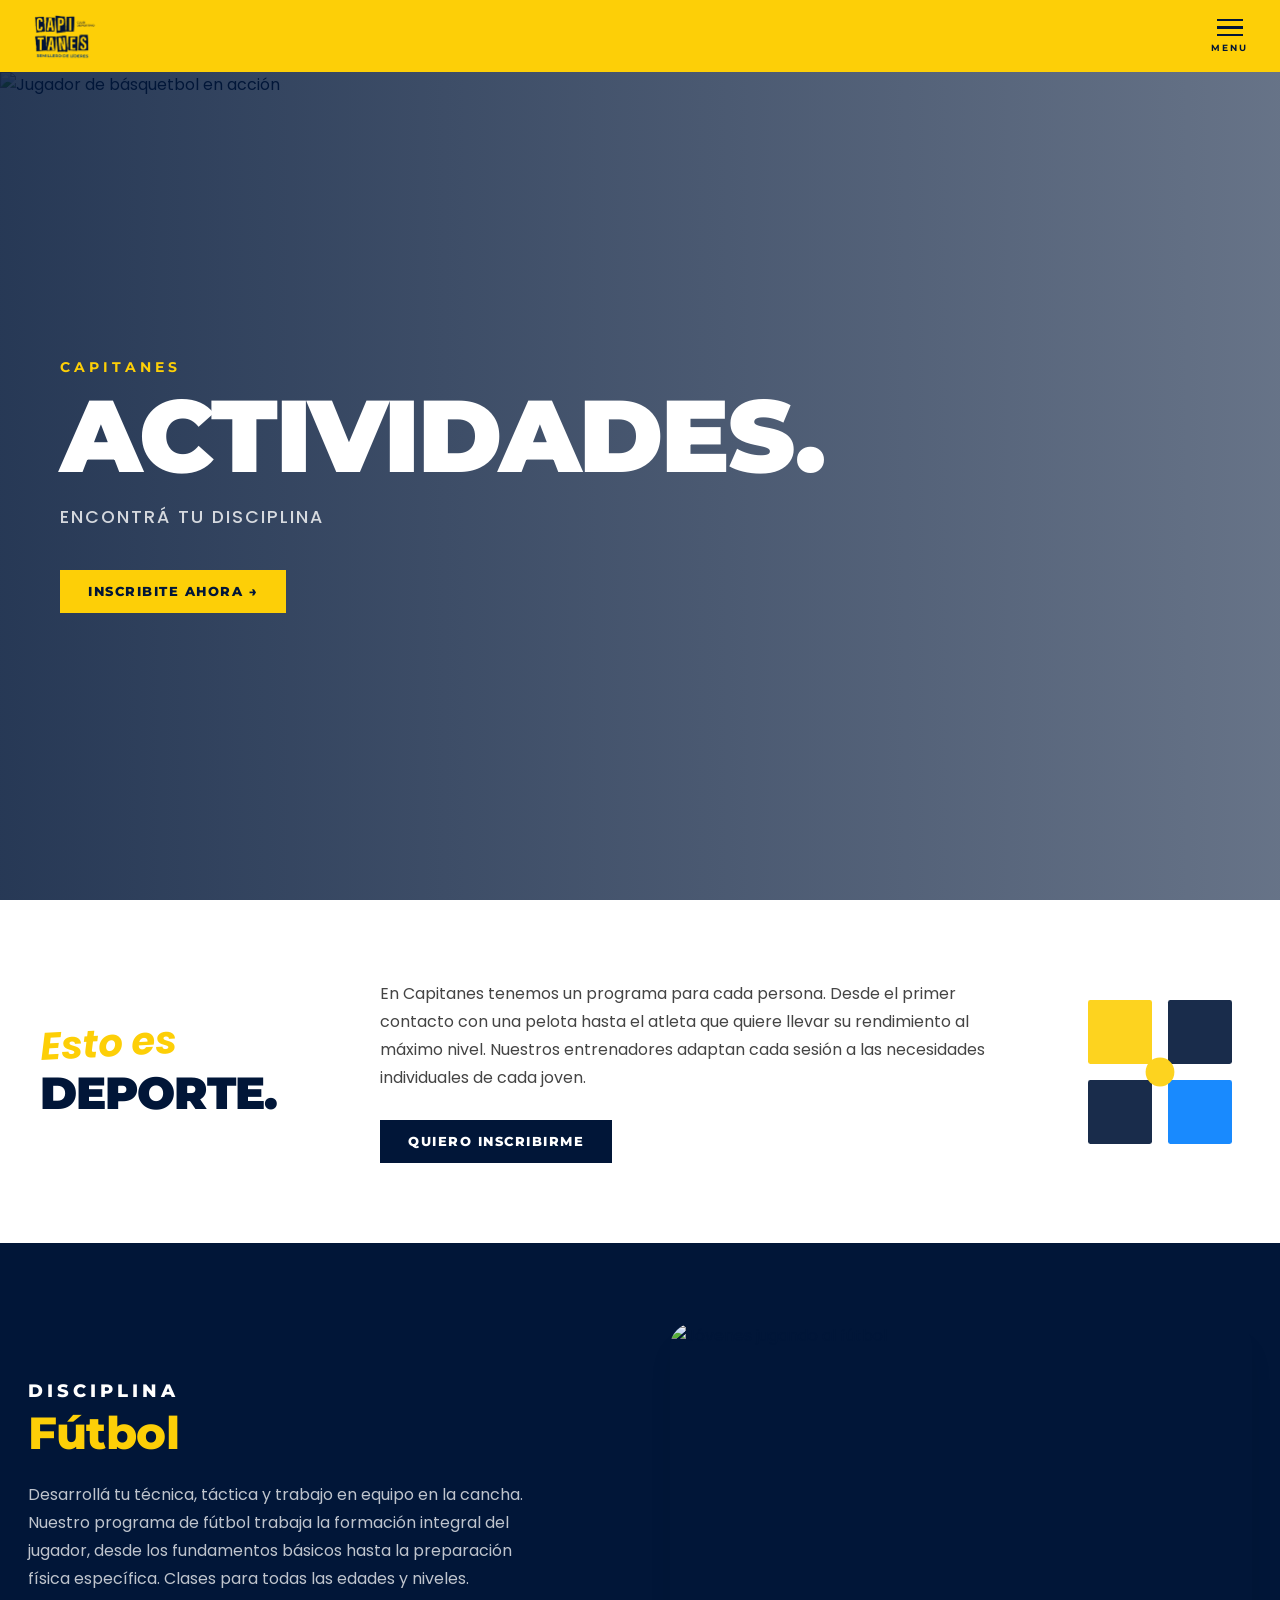
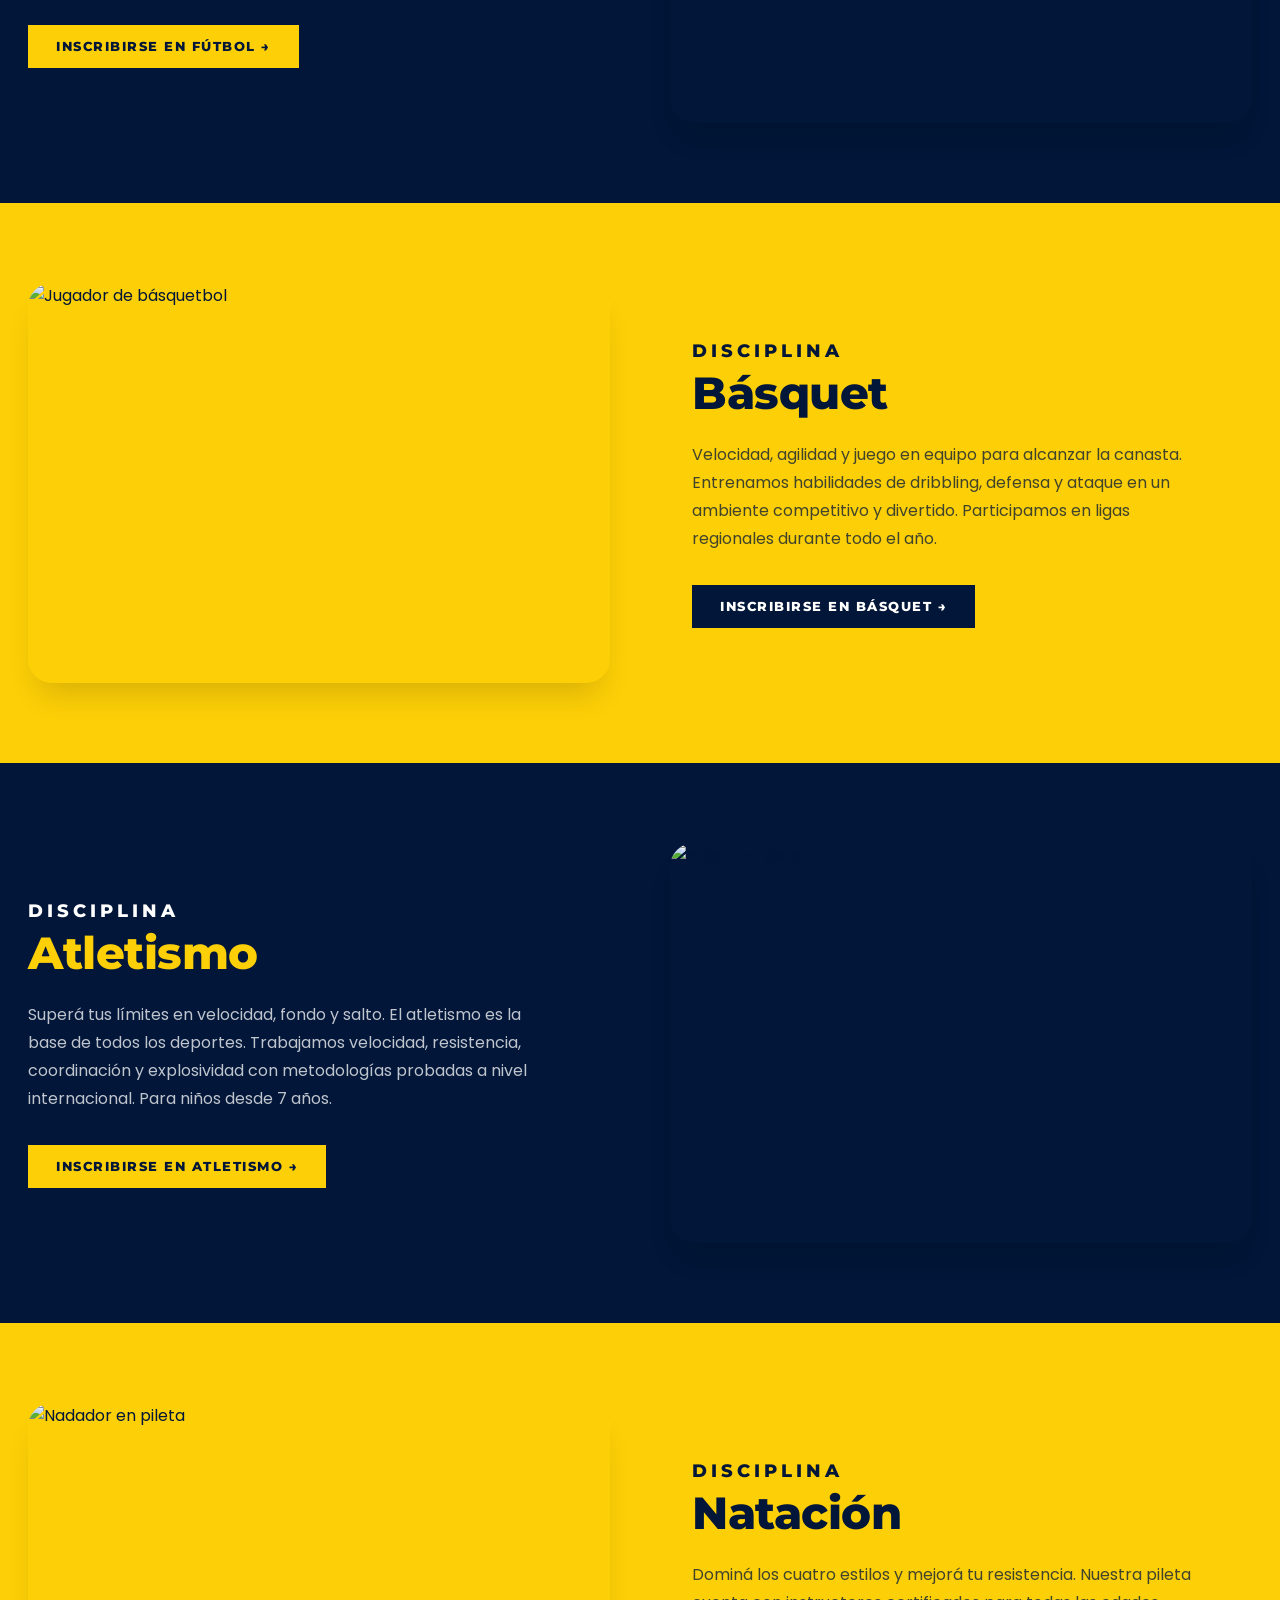
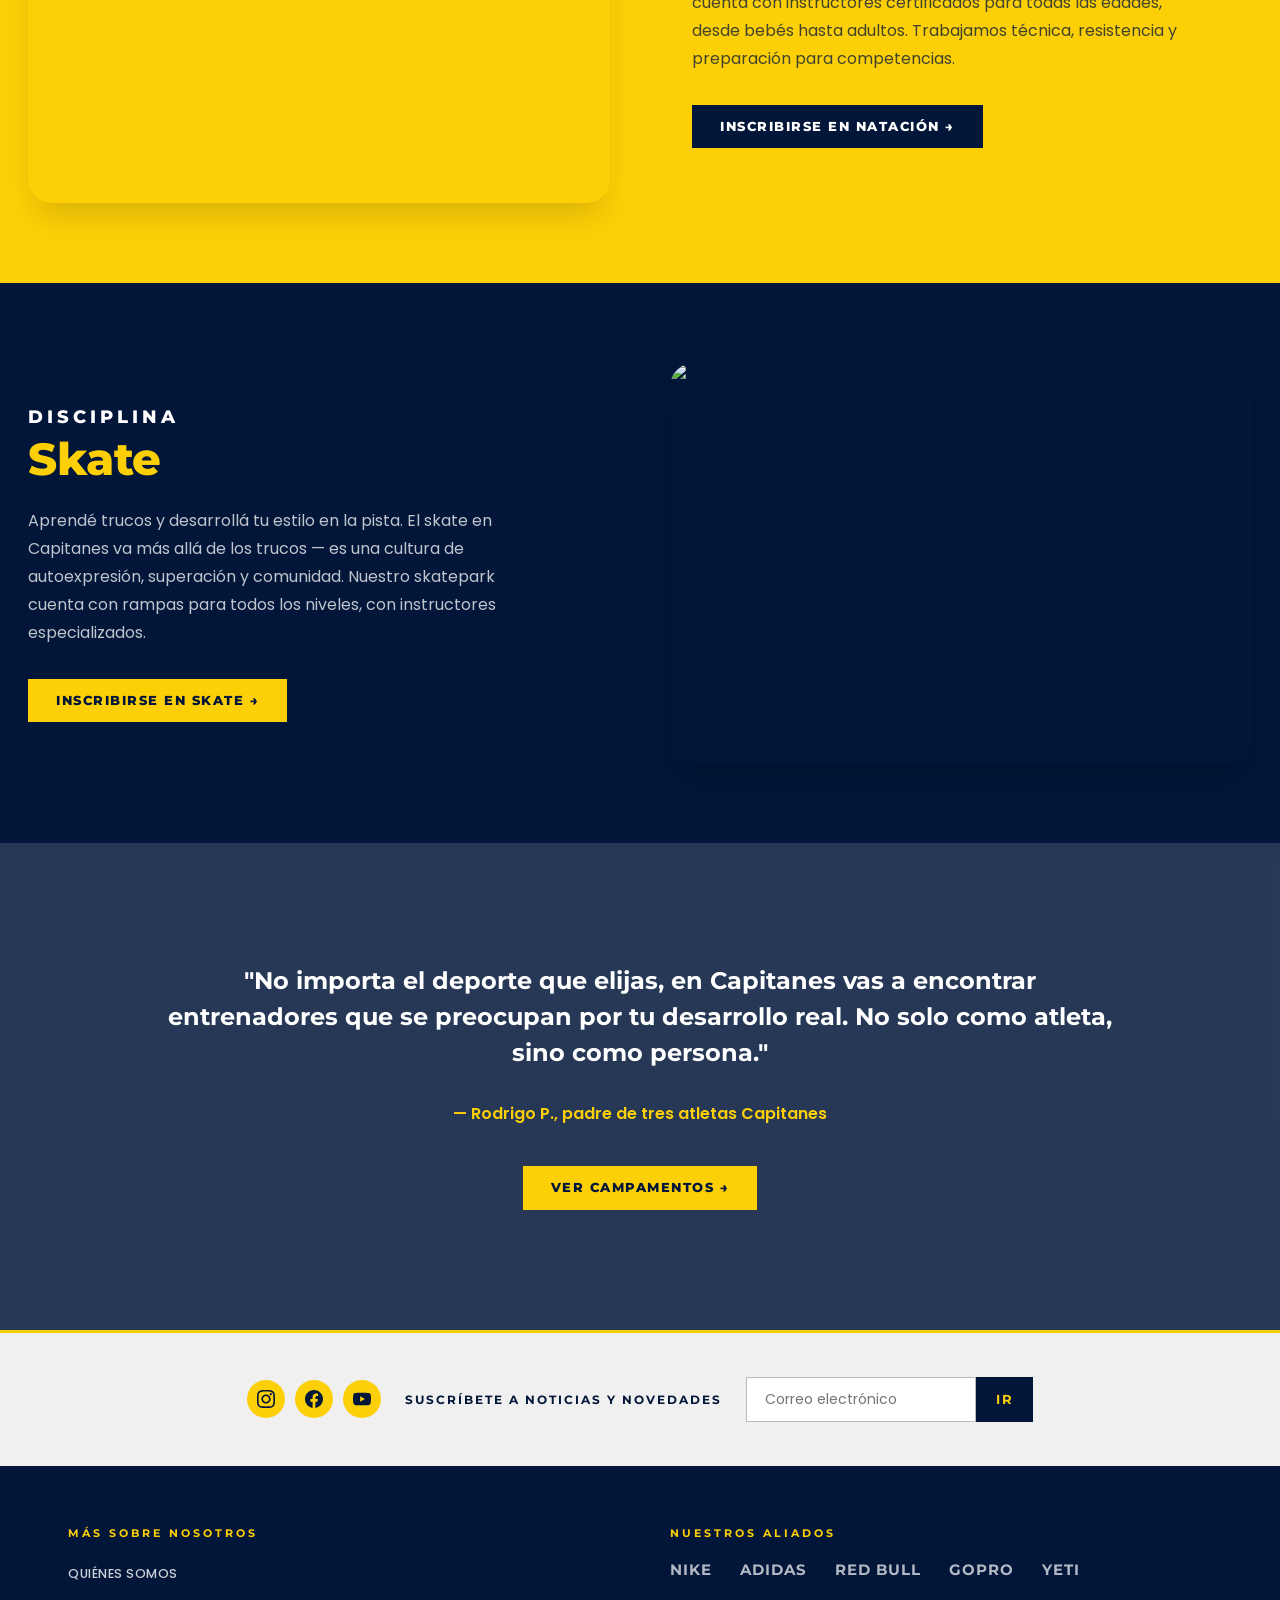
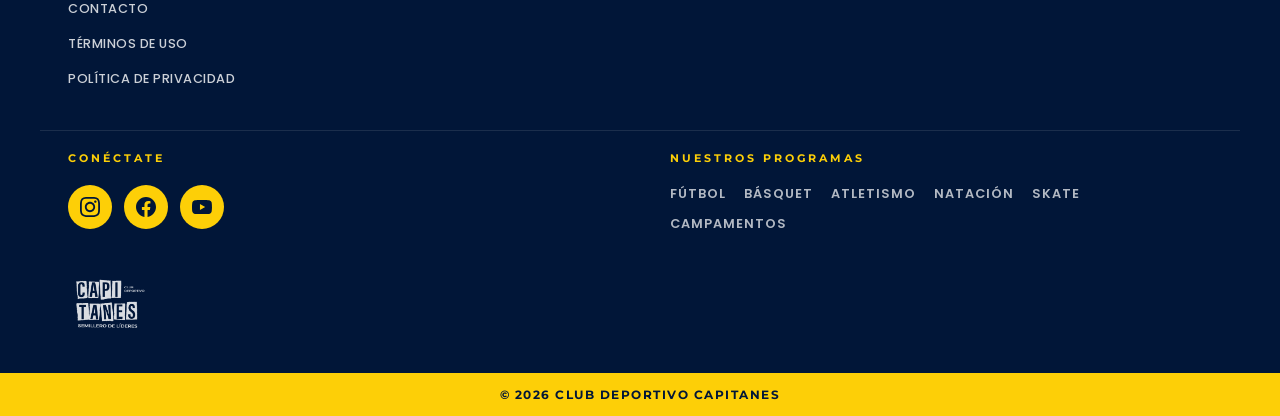
==== actividades/index.html @ 8164660f "Agregar páginas: campamentos, actividades, nosotros, contacto, terminos y privacidad Co-Authored-By:" ====
<!DOCTYPE html>
<html lang="es">
<head>
  <meta charset="UTF-8">
  <meta name="viewport" content="width=device-width, initial-scale=1.0, viewport-fit=cover">
  <title>Actividades | Club Deportivo Capitanes</title>
  <meta name="description" content="Fútbol, básquet, atletismo, natación, skate y más. Descubrí todos los programas deportivos de Club Capitanes.">
  <link rel="preconnect" href="https://fonts.googleapis.com">
  <link rel="preconnect" href="https://fonts.gstatic.com" crossorigin>
  <link href="https://fonts.googleapis.com/css2?family=Montserrat:ital,wght@0,400;0,600;0,700;0,800;0,900;1,700&family=Poppins:ital,wght@0,400;0,500;0,600;0,700;0,800;1,700&display=swap" rel="stylesheet">
  <link rel="stylesheet" href="../css/styles.css?v=202c5779">
</head>
<body>

  <header class="site-header">
    <div class="header-inner">
      <a href="/" class="logo">
        <img src="../assets/logo.png" alt="Club Deportivo Capitanes" class="logo-img">
      </a>
      <button class="menu-toggle" aria-label="Abrir menú" aria-expanded="false">
        <span class="hamburger-icon">
          <span></span>
          <span></span>
          <span></span>
        </span>
        <span class="menu-label">MENU</span>
      </button>
    </div>
  </header>

  <nav class="nav-offcanvas" aria-hidden="true">
    <div class="nav-offcanvas__header">
      <img src="../assets/logo.png" alt="Club Deportivo Capitanes" class="nav-offcanvas__logo">
      <button class="nav-offcanvas__close" aria-label="Cerrar menú">
        <svg width="28" height="28" viewBox="0 0 28 28" fill="none" xmlns="http://www.w3.org/2000/svg">
          <line x1="3" y1="3" x2="25" y2="25" stroke="currentColor" stroke-width="2.5" stroke-linecap="round"/>
          <line x1="25" y1="3" x2="3" y2="25" stroke="currentColor" stroke-width="2.5" stroke-linecap="round"/>
        </svg>
      </button>
    </div>
    <div class="nav-offcanvas__body">
      <ul class="nav-grid">
        <li><a href="/">Inicio</a></li>
        <li><a href="/campamentos">Campamentos</a></li>
        <li><a href="/actividades">Actividades</a></li>
        <li><a href="/nosotros">Nosotros</a></li>
        <li><a href="/contacto">Contacto</a></li>
      </ul>
    </div>
  </nav>

  <main>

    <section class="hero-fullscreen">
      <div class="hero-fullscreen__bg">
        <img src="https://raw.githubusercontent.com/francoaalarcon/capitanes-web/refs/heads/main/assets/stock%20(2).jpg" alt="Jugador de básquetbol en acción">
      </div>
      <div class="hero-fullscreen__overlay"></div>
      <div class="hero-fullscreen__content">
        <p class="hero-fullscreen__eyebrow">Capitanes</p>
        <h1 class="hero-fullscreen__title">ACTIVIDADES.</h1>
        <p class="hero-fullscreen__subtitle">Encontrá tu disciplina</p>
        <a href="/contacto" class="btn btn--yellow">Inscribite ahora →</a>
      </div>
    </section>

    <section class="intro-split">
      <div class="intro-split__inner">
        <div class="intro-split__heading">
          <p class="script-tag">Esto es</p>
          <p class="bold-tag">DEPORTE.</p>
        </div>
        <div class="intro-split__body">
          <p>En Capitanes tenemos un programa para cada persona. Desde el primer contacto con una pelota hasta el atleta que quiere llevar su rendimiento al máximo nivel. Nuestros entrenadores adaptan cada sesión a las necesidades individuales de cada joven.</p>
          <a href="/contacto" class="btn btn--dark">QUIERO INSCRIBIRME</a>
        </div>
        <div class="intro-split__deco" aria-hidden="true">
          <svg viewBox="0 0 200 200" xmlns="http://www.w3.org/2000/svg">
            <rect x="10" y="10" width="80" height="80" rx="3" fill="#FDCF07"/>
            <rect x="110" y="10" width="80" height="80" rx="3" fill="#011638"/>
            <rect x="10" y="110" width="80" height="80" rx="3" fill="#011638"/>
            <rect x="110" y="110" width="80" height="80" rx="3" fill="#017EFE"/>
            <circle cx="100" cy="100" r="18" fill="#FDCF07"/>
          </svg>
        </div>
      </div>
    </section>

    <section class="feature-modern feature-modern--dark">
      <div class="feature-modern__container">
        <div class="feature-modern__content">
          <span class="feature-modern__label">DISCIPLINA</span>
          <h2 class="feature-modern__title">Fútbol</h2>
          <p class="feature-modern__description">Desarrollá tu técnica, táctica y trabajo en equipo en la cancha. Nuestro programa de fútbol trabaja la formación integral del jugador, desde los fundamentos básicos hasta la preparación física específica. Clases para todas las edades y niveles.</p>
          <a href="/contacto" class="btn btn--yellow">Inscribirse en Fútbol →</a>
        </div>
        <div class="feature-modern__media">
          <img src="https://raw.githubusercontent.com/francoaalarcon/capitanes-web/refs/heads/main/assets/stock%20(1).jpg" alt="Jóvenes jugando al fútbol">
        </div>
      </div>
    </section>

    <section class="feature-modern feature-modern--yellow">
      <div class="feature-modern__container feature-modern__container--reverse">
        <div class="feature-modern__content">
          <span class="feature-modern__label feature-modern__label--dark">DISCIPLINA</span>
          <h2 class="feature-modern__title feature-modern__title--dark">Básquet</h2>
          <p class="feature-modern__description feature-modern__description--dark">Velocidad, agilidad y juego en equipo para alcanzar la canasta. Entrenamos habilidades de dribbling, defensa y ataque en un ambiente competitivo y divertido. Participamos en ligas regionales durante todo el año.</p>
          <a href="/contacto" class="btn btn--dark">Inscribirse en Básquet →</a>
        </div>
        <div class="feature-modern__media">
          <img src="https://raw.githubusercontent.com/francoaalarcon/capitanes-web/refs/heads/main/assets/stock%20(2).jpg" alt="Jugador de básquetbol">
        </div>
      </div>
    </section>

    <section class="feature-modern feature-modern--dark">
      <div class="feature-modern__container">
        <div class="feature-modern__content">
          <span class="feature-modern__label">DISCIPLINA</span>
          <h2 class="feature-modern__title">Atletismo</h2>
          <p class="feature-modern__description">Superá tus límites en velocidad, fondo y salto. El atletismo es la base de todos los deportes. Trabajamos velocidad, resistencia, coordinación y explosividad con metodologías probadas a nivel internacional. Para niños desde 7 años.</p>
          <a href="/contacto" class="btn btn--yellow">Inscribirse en Atletismo →</a>
        </div>
        <div class="feature-modern__media">
          <img src="https://raw.githubusercontent.com/francoaalarcon/capitanes-web/refs/heads/main/assets/stock%20(3).jpg" alt="Atleta en pista">
        </div>
      </div>
    </section>

    <section class="feature-modern feature-modern--yellow">
      <div class="feature-modern__container feature-modern__container--reverse">
        <div class="feature-modern__content">
          <span class="feature-modern__label feature-modern__label--dark">DISCIPLINA</span>
          <h2 class="feature-modern__title feature-modern__title--dark">Natación</h2>
          <p class="feature-modern__description feature-modern__description--dark">Dominá los cuatro estilos y mejorá tu resistencia. Nuestra pileta cuenta con instructores certificados para todas las edades, desde bebés hasta adultos. Trabajamos técnica, resistencia y preparación para competencias.</p>
          <a href="/contacto" class="btn btn--dark">Inscribirse en Natación →</a>
        </div>
        <div class="feature-modern__media">
          <img src="https://raw.githubusercontent.com/francoaalarcon/capitanes-web/refs/heads/main/assets/stock%20(4).jpg" alt="Nadador en pileta">
        </div>
      </div>
    </section>

    <section class="feature-modern feature-modern--dark">
      <div class="feature-modern__container">
        <div class="feature-modern__content">
          <span class="feature-modern__label">DISCIPLINA</span>
          <h2 class="feature-modern__title">Skate</h2>
          <p class="feature-modern__description">Aprendé trucos y desarrollá tu estilo en la pista. El skate en Capitanes va más allá de los trucos — es una cultura de autoexpresión, superación y comunidad. Nuestro skatepark cuenta con rampas para todos los niveles, con instructores especializados.</p>
          <a href="/contacto" class="btn btn--yellow">Inscribirse en Skate →</a>
        </div>
        <div class="feature-modern__media">
          <img src="https://raw.githubusercontent.com/francoaalarcon/capitanes-web/refs/heads/main/assets/stock%20(3).jpg" alt="Joven skater en ramp">
        </div>
      </div>
    </section>

    <section class="quote-modern">
      <div class="quote-modern__overlay"></div>
      <div class="quote-modern__container">
        <div class="quote-modern__content">
          <blockquote>
            "No importa el deporte que elijas, en Capitanes vas a encontrar entrenadores que se preocupan por tu desarrollo real. No solo como atleta, sino como persona."
          </blockquote>
          <cite>— Rodrigo P., padre de tres atletas Capitanes</cite>
          <a href="/campamentos" class="btn btn--yellow">VER CAMPAMENTOS →</a>
        </div>
      </div>
    </section>

    <section class="newsletter-section">
      <div class="newsletter-section__inner">
        <div class="newsletter-section__socials">
          <a href="#" class="social-icon" aria-label="Instagram">
            <svg viewBox="0 0 24 24" fill="currentColor"><path d="M12 2.163c3.204 0 3.584.012 4.85.07 3.252.148 4.771 1.691 4.919 4.919.058 1.265.069 1.645.069 4.849 0 3.205-.012 3.584-.069 4.849-.149 3.225-1.664 4.771-4.919 4.919-1.266.058-1.644.07-4.85.07-3.204 0-3.584-.012-4.849-.07-3.26-.149-4.771-1.699-4.919-4.92-.058-1.265-.07-1.644-.07-4.849 0-3.204.013-3.583.07-4.849.149-3.227 1.664-4.771 4.919-4.919 1.266-.057 1.645-.069 4.849-.069zm0-2.163c-3.259 0-3.667.014-4.947.072-4.358.2-6.78 2.618-6.98 6.98-.059 1.281-.073 1.689-.073 4.948 0 3.259.014 3.668.072 4.948.2 4.358 2.618 6.78 6.98 6.98 1.281.058 1.689.072 4.948.072 3.259 0 3.668-.014 4.948-.072 4.354-.2 6.782-2.618 6.979-6.98.059-1.28.073-1.689.073-4.948 0-3.259-.014-3.667-.072-4.947-.196-4.354-2.617-6.78-6.979-6.98-1.281-.059-1.69-.073-4.949-.073zm0 5.838c-3.403 0-6.162 2.759-6.162 6.162s2.759 6.163 6.162 6.163 6.162-2.759 6.162-6.163c0-3.403-2.759-6.162-6.162-6.162zm0 10.162c-2.209 0-4-1.79-4-4 0-2.209 1.791-4 4-4s4 1.791 4 4c0 2.21-1.791 4-4 4zm6.406-11.845c-.796 0-1.441.645-1.441 1.44s.645 1.44 1.441 1.44c.795 0 1.439-.645 1.439-1.44s-.644-1.44-1.439-1.44z"/></svg>
          </a>
          <a href="#" class="social-icon" aria-label="Facebook">
            <svg viewBox="0 0 24 24" fill="currentColor"><path d="M24 12.073c0-6.627-5.373-12-12-12s-12 5.373-12 12c0 5.99 4.388 10.954 10.125 11.854v-8.385H7.078v-3.47h3.047V9.43c0-3.007 1.792-4.669 4.533-4.669 1.312 0 2.686.235 2.686.235v2.953H15.83c-1.491 0-1.956.925-1.956 1.874v2.25h3.328l-.532 3.47h-2.796v8.385C19.612 23.027 24 18.062 24 12.073z"/></svg>
          </a>
          <a href="#" class="social-icon" aria-label="YouTube">
            <svg viewBox="0 0 24 24" fill="currentColor"><path d="M23.498 6.186a3.016 3.016 0 0 0-2.122-2.136C19.505 3.545 12 3.545 12 3.545s-7.505 0-9.377.505A3.017 3.017 0 0 0 .502 6.186C0 8.07 0 12 0 12s0 3.93.502 5.814a3.016 3.016 0 0 0 2.122 2.136c1.871.505 9.376.505 9.376.505s7.505 0 9.377-.505a3.015 3.015 0 0 0 2.122-2.136C24 15.93 24 12 24 12s0-3.93-.502-5.814zM9.545 15.568V8.432L15.818 12l-6.273 3.568z"/></svg>
          </a>
        </div>
        <p class="newsletter-section__label">SUSCRÍBETE A NOTICIAS Y NOVEDADES</p>
        <form class="newsletter-form" onsubmit="return false;">
          <input type="email" placeholder="Correo electrónico" class="newsletter-form__input" aria-label="Correo electrónico">
          <button type="submit" class="newsletter-form__btn">IR</button>
        </form>
      </div>
    </section>

  </main>

  <footer class="site-footer">
    <div class="site-footer__top">
      <div class="footer-col">
        <h3 class="footer-heading">MÁS SOBRE NOSOTROS</h3>
        <ul class="footer-links">
          <li><a href="/nosotros">Quiénes Somos</a></li>
          <li><a href="/contacto">Contacto</a></li>
          <li><a href="/terminos">Términos de Uso</a></li>
          <li><a href="/privacidad">Política de Privacidad</a></li>
        </ul>
      </div>
      <div class="footer-col">
        <h3 class="footer-heading">NUESTROS ALIADOS</h3>
        <div class="footer-partners">
          <span class="partner-placeholder">Nike</span>
          <span class="partner-placeholder">Adidas</span>
          <span class="partner-placeholder">Red Bull</span>
          <span class="partner-placeholder">GoPro</span>
          <span class="partner-placeholder">YETI</span>
        </div>
      </div>
    </div>
    <div class="site-footer__bottom">
      <div class="footer-col">
        <h3 class="footer-heading">CONÉCTATE</h3>
        <div class="footer-socials">
          <a href="#" class="social-icon social-icon--footer" aria-label="Instagram">
            <svg viewBox="0 0 24 24" fill="currentColor"><path d="M12 2.163c3.204 0 3.584.012 4.85.07 3.252.148 4.771 1.691 4.919 4.919.058 1.265.069 1.645.069 4.849 0 3.205-.012 3.584-.069 4.849-.149 3.225-1.664 4.771-4.919 4.919-1.266.058-1.644.07-4.85.07-3.204 0-3.584-.012-4.849-.07-3.26-.149-4.771-1.699-4.919-4.92-.058-1.265-.07-1.644-.07-4.849 0-3.204.013-3.583.07-4.849.149-3.227 1.664-4.771 4.919-4.919 1.266-.057 1.645-.069 4.849-.069zm0-2.163c-3.259 0-3.667.014-4.947.072-4.358.2-6.78 2.618-6.98 6.98-.059 1.281-.073 1.689-.073 4.948 0 3.259.014 3.668.072 4.948.2 4.358 2.618 6.78 6.98 6.98 1.281.058 1.689.072 4.948.072 3.259 0 3.668-.014 4.948-.072 4.354-.2 6.782-2.618 6.979-6.98.059-1.28.073-1.689.073-4.948 0-3.259-.014-3.667-.072-4.947-.196-4.354-2.617-6.78-6.979-6.98-1.281-.059-1.69-.073-4.949-.073zm0 5.838c-3.403 0-6.162 2.759-6.162 6.162s2.759 6.163 6.162 6.163 6.162-2.759 6.162-6.163c0-3.403-2.759-6.162-6.162-6.162zm0 10.162c-2.209 0-4-1.79-4-4 0-2.209 1.791-4 4-4s4 1.791 4 4c0 2.21-1.791 4-4 4zm6.406-11.845c-.796 0-1.441.645-1.441 1.44s.645 1.44 1.441 1.44c.795 0 1.439-.645 1.439-1.44s-.644-1.44-1.439-1.44z"/></svg>
          </a>
          <a href="#" class="social-icon social-icon--footer" aria-label="Facebook">
            <svg viewBox="0 0 24 24" fill="currentColor"><path d="M24 12.073c0-6.627-5.373-12-12-12s-12 5.373-12 12c0 5.99 4.388 10.954 10.125 11.854v-8.385H7.078v-3.47h3.047V9.43c0-3.007 1.792-4.669 4.533-4.669 1.312 0 2.686.235 2.686.235v2.953H15.83c-1.491 0-1.956.925-1.956 1.874v2.25h3.328l-.532 3.47h-2.796v8.385C19.612 23.027 24 18.062 24 12.073z"/></svg>
          </a>
          <a href="#" class="social-icon social-icon--footer" aria-label="YouTube">
            <svg viewBox="0 0 24 24" fill="currentColor"><path d="M23.498 6.186a3.016 3.016 0 0 0-2.122-2.136C19.505 3.545 12 3.545 12 3.545s-7.505 0-9.377.505A3.017 3.017 0 0 0 .502 6.186C0 8.07 0 12 0 12s0 3.93.502 5.814a3.016 3.016 0 0 0 2.122 2.136c1.871.505 9.376.505 9.376.505s7.505 0 9.377-.505a3.015 3.015 0 0 0 2.122-2.136C24 15.93 24 12 24 12s0-3.93-.502-5.814zM9.545 15.568V8.432L15.818 12l-6.273 3.568z"/></svg>
          </a>
        </div>
      </div>
      <div class="footer-col">
        <h3 class="footer-heading">NUESTROS PROGRAMAS</h3>
        <div class="footer-brands">
          <span>Fútbol</span>
          <span>Básquet</span>
          <span>Atletismo</span>
          <span>Natación</span>
          <span>Skate</span>
          <span>Campamentos</span>
        </div>
      </div>
    </div>
    <div class="site-footer__logo">
      <img src="../assets/logo.png" alt="Club Deportivo Capitanes" class="footer-logo-img">
    </div>
    <div class="site-footer__bar">
      <p>&copy; 2026 Club Deportivo Capitanes</p>
    </div>
  </footer>

  <script src="../js/main.js?v=42d1f72a"></script>
</body>
</html>
---- css/styles.css ----
/* ===========================
   GOOGLE FONTS
=========================== */
@import url('https://fonts.googleapis.com/css2?family=Montserrat:ital,wght@0,400;0,600;0,700;0,800;0,900;1,700&family=Poppins:ital,wght@0,400;0,500;0,600;0,700;0,800;1,700&display=swap');

/* ===========================
   BRAND TOKENS (Sin cambios)
=========================== */
:root {
  --color-navy:      #011638;
  --color-yellow:    #FDCF07;
  --color-blue:      #017EFE;
  --color-blue-mid:  #044FAA;
  --color-orange:    #E2570A;
  --color-white:     #FFFFFF;
  --color-gray-light:#F0F0F0;

  --font-heading:    'Montserrat', sans-serif;
  --font-body:       'Poppins', sans-serif;

  --transition: all 0.3s cubic-bezier(0.2, 0.9, 0.4, 1.1);
}

/* ===========================
   RESET & BASE (Sin cambios)
=========================== */
*, *::before, *::after {
  box-sizing: border-box;
  margin: 0;
  padding: 0;
}

html {
  font-size: 16px;
  scroll-behavior: smooth;
}

body {
  font-family: var(--font-body);
  background: var(--color-white);
  color: var(--color-navy);
  overflow-x: hidden;
}

a {
  text-decoration: none;
  color: inherit;
}

img {
  display: block;
  max-width: 100%;
  height: auto;
}

/* ===========================
   BUTTONS (Estilos mejorados)
=========================== */
.btn {
  display: inline-flex;
  align-items: center;
  gap: 0.5rem;
  font-family: var(--font-heading);
  font-weight: 800;
  font-size: 0.8rem;
  letter-spacing: 1.5px;
  text-transform: uppercase;
  padding: 14px 28px;
  cursor: pointer;
  border: none;
  transition: var(--transition);
  line-height: 1.2;
}

.btn:hover {
  opacity: 0.88;
  transform: translateY(-2px);
}

.btn:active {
  transform: translateY(1px);
}

.btn--dark {
  background: var(--color-navy);
  color: var(--color-white);
}

.btn--yellow {
  background: var(--color-yellow);
  color: var(--color-navy);
}

.btn--blue {
  background: var(--color-blue);
  color: var(--color-white);
}

/* ===========================
   HEADER (Sin cambios)
=========================== */
.site-header {
  position: fixed;
  top: 0;
  left: 0;
  width: 100%;
  background-color: var(--color-yellow);
  z-index: 1000;
  height: 72px;
}

.header-inner {
  display: flex;
  align-items: center;
  justify-content: space-between;
  height: 100%;
  padding: 0 28px;
}

.logo {
  display: flex;
  align-items: center;
}

.logo-img {
  height: 52px;
  width: auto;
  display: block;
}

.menu-toggle {
  display: flex;
  flex-direction: column;
  align-items: center;
  gap: 4px;
  background: none;
  border: none;
  cursor: pointer;
  padding: 4px;
}

.hamburger-icon {
  display: flex;
  flex-direction: column;
  gap: 5px;
}

.hamburger-icon span {
  display: block;
  width: 26px;
  height: 2.5px;
  background-color: var(--color-navy);
  transition: transform 0.3s ease, opacity 0.3s ease;
}

.menu-label {
  font-family: var(--font-heading);
  font-weight: 700;
  font-size: 0.55rem;
  letter-spacing: 2px;
  color: var(--color-navy);
  text-transform: uppercase;
  margin-top: 2px;
}

.menu-toggle.is-open .hamburger-icon span:nth-child(1) {
  transform: translateY(7.5px) rotate(45deg);
}
.menu-toggle.is-open .hamburger-icon span:nth-child(2) {
  opacity: 0;
}
.menu-toggle.is-open .hamburger-icon span:nth-child(3) {
  transform: translateY(-7.5px) rotate(-45deg);
}

/* ===========================
   NAV OFFCANVAS (desliza desde la derecha)
=========================== */
.nav-offcanvas {
  position: fixed;
  top: 0;
  right: 0;
  width: 100%;
  height: 100vh;
  background: var(--color-white);
  z-index: 1001;
  transform: translateX(100%);
  transition: transform 0.45s cubic-bezier(0.4, 0, 0.2, 1);
  overflow-y: auto;
  pointer-events: none;
}

.nav-offcanvas.is-open {
  transform: translateX(0);
  pointer-events: all;
}

.nav-offcanvas__header {
  display: flex;
  align-items: center;
  justify-content: center;
  position: relative;
  padding: 44px 60px 36px;
  border-bottom: 1px solid rgba(1, 22, 56, 0.1);
}

.nav-offcanvas__logo {
  height: 52px;
  width: auto;
  display: block;
}

.nav-offcanvas__close {
  position: absolute;
  right: 44px;
  top: 50%;
  transform: translateY(-50%);
  background: none;
  border: none;
  cursor: pointer;
  color: var(--color-navy);
  display: flex;
  align-items: center;
  justify-content: center;
  padding: 4px;
  transition: color 0.2s, transform 0.2s;
}

.nav-offcanvas__close:hover {
  color: var(--color-blue);
  transform: translateY(-50%) rotate(90deg);
}

.nav-offcanvas__body {
  max-width: 1200px;
  margin: 0 auto;
  padding: 60px 60px 80px;
}

.nav-grid {
  list-style: none;
  display: grid;
  grid-template-columns: repeat(4, 1fr);
  gap: 0 40px;
}

.nav-grid li {
  padding: 28px 0 20px;
  border-top: 2px solid rgba(1, 22, 56, 0.15);
}

.nav-grid a {
  font-family: var(--font-heading);
  font-weight: 800;
  font-size: 1.25rem;
  text-transform: uppercase;
  color: var(--color-navy);
  letter-spacing: 1.5px;
  transition: color 0.2s;
  display: inline-block;
}

.nav-grid a:hover {
  color: var(--color-blue);
}

.nav-grid a::after {
  content: '';
  display: block;
  height: 3px;
  background: var(--color-yellow);
  width: 0;
  margin-top: 6px;
  transition: width 0.25s ease;
}

.nav-grid a:hover::after {
  width: 100%;
}

/* ===========================
   SECCIÓN HERO MODERNA
=========================== */
.hero-modern {
  margin-top: 72px;
  width: 100%;
  min-height: calc(100vh - 72px);
  display: flex;
  align-items: center;
  background: var(--color-navy);
}

.hero-modern__container {
  max-width: 1400px;
  margin: 0 auto;
  padding: 60px 28px;
  display: grid;
  grid-template-columns: 1fr 1fr;
  gap: 60px;
  align-items: center;
}

.hero-modern__content {
  color: var(--color-white);
}

.hero-modern__eyebrow {
  font-family: var(--font-heading);
  font-weight: 700;
  font-size: 0.85rem;
  letter-spacing: 4px;
  text-transform: uppercase;
  color: var(--color-yellow);
  margin-bottom: 12px;
}

.hero-modern__title {
  font-family: var(--font-heading);
  font-weight: 900;
  font-size: clamp(3.5rem, 8vw, 7rem);
  line-height: 0.95;
  letter-spacing: -2px;
  text-transform: uppercase;
  margin-bottom: 20px;
}

.hero-modern__subtitle {
  font-family: var(--font-body);
  font-weight: 500;
  font-size: 1.1rem;
  letter-spacing: 2px;
  text-transform: uppercase;
  color: rgba(255,255,255,0.6);
  margin-bottom: 40px;
}

.hero-modern__image {
  width: 100%;
  height: 100%;
  max-height: 600px;
  border-radius: 24px;
  overflow: hidden;
  box-shadow: 0 20px 40px rgba(0,0,0,0.2);
}

.hero-modern__image img {
  width: 100%;
  height: 100%;
  object-fit: cover;
  transition: transform 0.5s ease;
}

.hero-modern__image:hover img {
  transform: scale(1.02);
}

/* ===========================
   INTRO SPLIT (Sin cambios funcionales)
=========================== */
.intro-split {
  background: var(--color-white);
  padding: 80px 28px;
}

.intro-split__inner {
  max-width: 1200px;
  margin: 0 auto;
  display: flex;
  align-items: center;
  gap: 60px;
}

.intro-split__heading {
  flex: 0 0 auto;
  min-width: 280px;
}

.script-tag {
  font-family: var(--font-body);
  font-style: italic;
  font-size: 2.4rem;
  font-weight: 700;
  color: var(--color-yellow);
  line-height: 1;
  display: inline-block;
  transform: rotate(-3deg);
  transform-origin: left center;
}

.bold-tag {
  font-family: var(--font-heading);
  font-weight: 900;
  font-size: 2.8rem;
  color: var(--color-navy);
  text-transform: uppercase;
  line-height: 1;
  margin-top: 4px;
  letter-spacing: -1px;
}

.intro-split__body {
  flex: 1;
}

.intro-split__body p {
  font-family: var(--font-body);
  font-size: 1rem;
  line-height: 1.75;
  font-weight: 400;
  color: #444;
  margin-bottom: 28px;
  max-width: 680px;
}

.intro-split__deco {
  flex: 0 0 160px;
  width: 160px;
  height: 160px;
  opacity: 0.9;
}

/* ===========================
   FEATURE MODERNA (Nuevo sistema)
=========================== */
.feature-modern {
  width: 100%;
  padding: 80px 0;
}

.feature-modern--dark {
  background: var(--color-navy);
}

.feature-modern--yellow {
  background: var(--color-yellow);
}

.feature-modern__container {
  max-width: 1400px;
  margin: 0 auto;
  padding: 0 28px;
  display: grid;
  grid-template-columns: 1fr 1fr;
  gap: 60px;
  align-items: center;
}

.feature-modern__container--reverse {
  direction: rtl;
}

.feature-modern__container--reverse > * {
  direction: ltr;
}

.feature-modern__content {
  max-width: 560px;
}

.feature-modern__label {
  font-family: var(--font-heading);
  font-weight: 800;
  font-size: 1.1rem;
  letter-spacing: 4px;
  color: var(--color-white);
  text-transform: uppercase;
  margin-bottom: 6px;
  display: inline-block;
}

.feature-modern__label--dark {
  color: var(--color-navy);
}

.feature-modern__title {
  font-family: var(--font-heading);
  font-weight: 800;
  font-size: 2.8rem;
  line-height: 1.2;
  margin-bottom: 20px;
  letter-spacing: -0.5px;
}

.feature-modern--dark .feature-modern__title {
  color: var(--color-yellow);
}

.feature-modern__title--dark {
  color: var(--color-navy);
}

.feature-modern__description {
  font-family: var(--font-body);
  font-size: 1rem;
  line-height: 1.75;
  margin-bottom: 32px;
  max-width: 500px;
}

.feature-modern--dark .feature-modern__description {
  color: rgba(255,255,255,0.75);
}

.feature-modern__description--dark {
  color: rgba(1, 22, 56, 0.75);
}

.feature-modern__media {
  width: 100%;
  height: 100%;
  min-height: 400px;
  border-radius: 24px;
  overflow: hidden;
  box-shadow: 0 20px 30px -10px rgba(0,0,0,0.15);
}

.feature-modern__media img {
  width: 100%;
  height: 100%;
  object-fit: cover;
  transition: transform 0.5s ease;
}

.feature-modern__media:hover img {
  transform: scale(1.03);
}

/* ===========================
   INVITE MODERNA (Grid mejorado)
=========================== */
.invite-modern {
  background: var(--color-yellow);
  padding: 80px 0;
}

.invite-modern__container {
  max-width: 1200px;
  margin: 0 auto;
  padding: 0 28px;
  text-align: center;
}

.invite-modern__title {
  font-family: var(--font-heading);
  font-weight: 900;
  font-size: 2.6rem;
  color: var(--color-navy);
  text-transform: uppercase;
  letter-spacing: 2px;
  margin-bottom: 60px;
}

.programs-grid {
  display: grid;
  grid-template-columns: repeat(auto-fit, minmax(300px, 1fr));
  gap: 40px 30px;
  margin-bottom: 50px;
}

.program-card {
  background: var(--color-white);
  padding: 32px 24px;
  text-align: left;
  border-radius: 16px;
  transition: var(--transition);
  box-shadow: 0 5px 15px rgba(0,0,0,0.05);
}

.program-card:hover {
  transform: translateY(-8px);
  box-shadow: 0 20px 30px -10px rgba(0,0,0,0.15);
}

.program-card__icon {
  width: 56px;
  height: 56px;
  margin-bottom: 20px;
}

.program-card__name {
  font-family: var(--font-heading);
  font-weight: 800;
  font-size: 1.2rem;
  color: var(--color-navy);
  text-transform: uppercase;
  line-height: 1.1;
  letter-spacing: 1px;
  margin-bottom: 6px;
}

.program-card__type {
  font-family: var(--font-body);
  font-size: 0.75rem;
  font-weight: 700;
  letter-spacing: 2px;
  color: var(--color-blue-mid);
  text-transform: uppercase;
  display: inline-block;
  margin-bottom: 15px;
}

.program-card__description {
  font-family: var(--font-body);
  font-size: 0.85rem;
  line-height: 1.6;
  color: #444;
}

.invite-modern__action {
  text-align: center;
}

/* ===========================
   QUOTE MODERNA (Con imagen de fondo)
=========================== */
.quote-modern {
  position: relative;
  background-image: url('https://raw.githubusercontent.com/francoaalarcon/capitanes-web/refs/heads/main/assets/stock%20(5).jpg');
  background-size: cover;
  background-position: center;
  background-attachment: fixed;
  padding: 120px 0;
  display: flex;
  align-items: center;
  text-align: center;
}

.quote-modern__overlay {
  position: absolute;
  top: 0;
  left: 0;
  width: 100%;
  height: 100%;
  background: rgba(1, 22, 56, 0.85);
}

.quote-modern__container {
  position: relative;
  z-index: 2;
  max-width: 1000px;
  margin: 0 auto;
  padding: 0 28px;
  color: var(--color-white);
}

.quote-modern__content blockquote {
  font-family: var(--font-heading);
  font-weight: 700;
  font-size: 1.5rem;
  line-height: 1.5;
  margin-bottom: 30px;
}

.quote-modern__content cite {
  display: block;
  font-family: var(--font-body);
  font-style: normal;
  font-weight: 600;
  font-size: 1rem;
  color: var(--color-yellow);
  margin-bottom: 40px;
}

/* ===========================
   NEWSLETTER (Sin cambios)
=========================== */
.newsletter-section {
  background: var(--color-gray-light);
  padding: 44px 28px;
  border-top: 3px solid var(--color-yellow);
}

.newsletter-section__inner {
  max-width: 1000px;
  margin: 0 auto;
  display: flex;
  align-items: center;
  justify-content: center;
  gap: 24px;
  flex-wrap: wrap;
}

.newsletter-section__socials {
  display: flex;
  gap: 10px;
}

.newsletter-section__label {
  font-family: var(--font-heading);
  font-weight: 700;
  font-size: 0.75rem;
  letter-spacing: 2px;
  text-transform: uppercase;
  color: var(--color-navy);
}

.social-icon {
  display: flex;
  align-items: center;
  justify-content: center;
  width: 38px;
  height: 38px;
  border-radius: 50%;
  background: var(--color-yellow);
  color: var(--color-navy);
  transition: var(--transition);
}

.social-icon svg {
  width: 18px;
  height: 18px;
}

.social-icon:hover {
  background: var(--color-navy);
  color: var(--color-yellow);
  transform: translateY(-2px);
}

.newsletter-form {
  display: flex;
}

.newsletter-form__input {
  padding: 11px 18px;
  font-family: var(--font-body);
  font-size: 0.88rem;
  border: 1px solid #bbb;
  background: var(--color-white);
  outline: none;
  width: 230px;
  color: var(--color-navy);
}

.newsletter-form__input:focus {
  border-color: var(--color-blue-mid);
}

.newsletter-form__btn {
  padding: 11px 20px;
  background: var(--color-navy);
  color: var(--color-yellow);
  font-family: var(--font-heading);
  font-weight: 700;
  font-size: 0.8rem;
  letter-spacing: 1.5px;
  border: none;
  cursor: pointer;
  text-transform: uppercase;
  transition: background 0.2s;
}

/* ===========================
   FOOTER (Sin cambios)
=========================== */
.site-footer {
  background: var(--color-navy);
  color: var(--color-white);
}

.site-footer__top,
.site-footer__bottom {
  max-width: 1200px;
  margin: 0 auto;
  display: flex;
  gap: 60px;
  padding: 60px 28px 40px;
}

.site-footer__bottom {
  padding-top: 20px;
  padding-bottom: 40px;
  border-top: 1px solid rgba(255,255,255,0.1);
}

.footer-col {
  flex: 1;
}

.footer-heading {
  font-family: var(--font-heading);
  font-weight: 700;
  font-size: 0.7rem;
  letter-spacing: 3px;
  text-transform: uppercase;
  color: var(--color-yellow);
  margin-bottom: 20px;
}

.footer-links {
  list-style: none;
  display: flex;
  flex-direction: column;
  gap: 10px;
}

.footer-links a {
  font-family: var(--font-body);
  font-size: 0.8rem;
  font-weight: 500;
  letter-spacing: 0.5px;
  text-transform: uppercase;
  color: rgba(255,255,255,0.8);
  transition: color 0.2s;
}

.footer-links a:hover {
  color: var(--color-yellow);
}

.footer-partners {
  display: flex;
  flex-wrap: wrap;
  gap: 20px 28px;
  align-items: center;
}

.partner-placeholder {
  font-family: var(--font-heading);
  font-weight: 700;
  font-size: 0.95rem;
  color: rgba(255,255,255,0.7);
  letter-spacing: 1px;
  text-transform: uppercase;
  transition: color 0.2s;
}

.partner-placeholder:hover {
  color: var(--color-yellow);
}

.footer-socials {
  display: flex;
  gap: 12px;
  margin-top: 4px;
}

.social-icon--footer {
  width: 44px;
  height: 44px;
}

.social-icon--footer svg {
  width: 20px;
  height: 20px;
}

.footer-brands {
  display: flex;
  flex-wrap: wrap;
  gap: 12px 18px;
}

.footer-brands span {
  font-family: var(--font-body);
  font-weight: 600;
  font-size: 0.8rem;
  letter-spacing: 1px;
  text-transform: uppercase;
  color: rgba(255,255,255,0.7);
}

.site-footer__logo {
  max-width: 1200px;
  margin: 0 auto;
  padding: 0 28px 40px;
}

.footer-logo-img {
  height: 60px;
  width: auto;
  filter: brightness(0) invert(1);
  opacity: 0.85;
}

.site-footer__bar {
  background: var(--color-yellow);
  text-align: center;
  padding: 14px 28px;
}

.site-footer__bar p {
  font-family: var(--font-heading);
  font-weight: 700;
  font-size: 0.78rem;
  letter-spacing: 1.5px;
  color: var(--color-navy);
  text-transform: uppercase;
}

/* ===========================
   RESPONSIVE
=========================== */
@media (max-width: 1024px) {
  .hero-modern__container,
  .feature-modern__container {
    grid-template-columns: 1fr;
    gap: 40px;
    text-align: center;
  }

  .feature-modern__content {
    max-width: 100%;
    text-align: center;
  }

  .feature-modern__description {
    max-width: 100%;
    margin-left: auto;
    margin-right: auto;
  }

  .feature-modern__media {
    min-height: 320px;
  }

  .intro-split__inner {
    flex-direction: column;
    text-align: center;
  }

  .intro-split__body p {
    max-width: 100%;
  }

  .quote-modern__content blockquote {
    font-size: 1.2rem;
  }

  .programs-grid {
    grid-template-columns: repeat(auto-fit, minmax(280px, 1fr));
  }
}

@media (max-width: 1024px) {
  .nav-grid {
    grid-template-columns: repeat(2, 1fr);
    gap: 0 32px;
  }

  .nav-offcanvas__body {
    padding: 40px 40px 60px;
  }

  .nav-offcanvas__header {
    padding: 36px 40px 30px;
  }

  .nav-offcanvas__close {
    right: 32px;
  }
}

@media (max-width: 768px) {
  .hero-modern__title {
    font-size: 3rem;
  }

  .feature-modern__title {
    font-size: 2rem;
  }

  .invite-modern__title {
    font-size: 2rem;
  }

  .site-footer__top,
  .site-footer__bottom {
    flex-direction: column;
    gap: 40px;
  }

  .program-card {
    text-align: center;
  }

  .program-card__icon {
    margin-left: auto;
    margin-right: auto;
  }

  .nav-grid {
    grid-template-columns: repeat(2, 1fr);
    gap: 0 20px;
  }

  .nav-offcanvas__body {
    padding: 32px 24px 48px;
  }

  .nav-offcanvas__header {
    padding: 28px 24px 24px;
  }

  .nav-offcanvas__close {
    right: 20px;
  }

  .nav-offcanvas__logo {
    height: 42px;
  }

  .nav-grid a {
    font-size: 1rem;
  }
}
/* ===========================
   HERO FULLSCREEN CON IMAGEN DE FONDO
=========================== */
.hero-fullscreen {
  position: relative;
  margin-top: 72px;
  width: 100%;
  min-height: calc(100vh - 72px);
  display: flex;
  align-items: center;
  justify-content: flex-start;
  overflow: hidden;
}

.hero-fullscreen__bg {
  position: absolute;
  top: 0;
  left: 0;
  width: 100%;
  height: 100%;
  z-index: 0;
}

.hero-fullscreen__bg img {
  width: 100%;
  height: 100%;
  object-fit: cover;
  object-position: center;
}

.hero-fullscreen__overlay {
  position: absolute;
  top: 0;
  left: 0;
  width: 100%;
  height: 100%;
  background: linear-gradient(90deg, rgba(1,22,56,0.85) 0%, rgba(1,22,56,0.6) 100%);
  z-index: 1;
}

.hero-fullscreen__content {
  position: relative;
  z-index: 2;
  max-width: 700px;
  padding: 0 60px;
  color: var(--color-white);
}

.hero-fullscreen__eyebrow {
  font-family: var(--font-heading);
  font-weight: 700;
  font-size: 0.85rem;
  letter-spacing: 4px;
  text-transform: uppercase;
  color: var(--color-yellow);
  margin-bottom: 12px;
}

.hero-fullscreen__title {
  font-family: var(--font-heading);
  font-weight: 900;
  font-size: clamp(3.5rem, 8vw, 7rem);
  line-height: 0.95;
  letter-spacing: -2px;
  text-transform: uppercase;
  margin-bottom: 20px;
}

.hero-fullscreen__subtitle {
  font-family: var(--font-body);
  font-weight: 500;
  font-size: 1.1rem;
  letter-spacing: 2px;
  text-transform: uppercase;
  color: rgba(255,255,255,0.8);
  margin-bottom: 40px;
}

@media (max-width: 768px) {
  .hero-fullscreen__content {
    padding: 0 28px;
    text-align: center;
  }
  .hero-fullscreen__title {
    font-size: 3rem;
  }
}
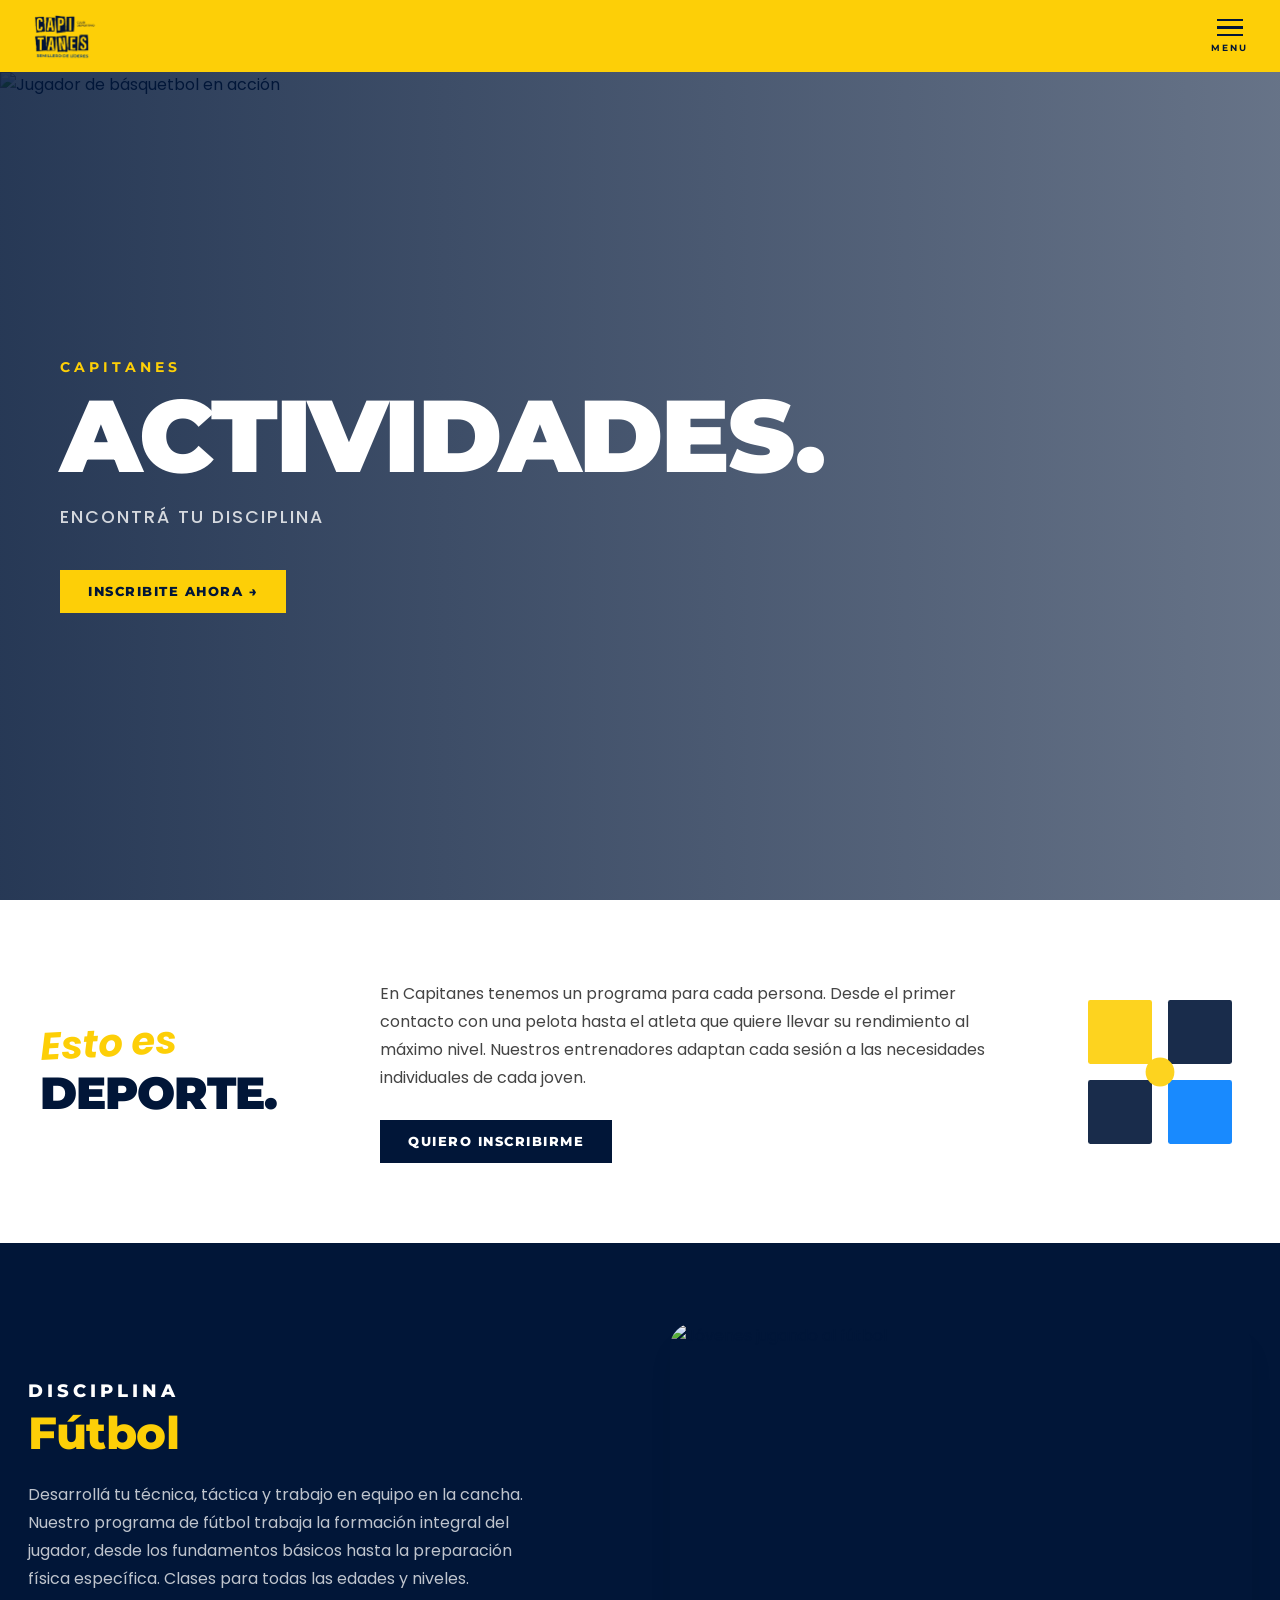
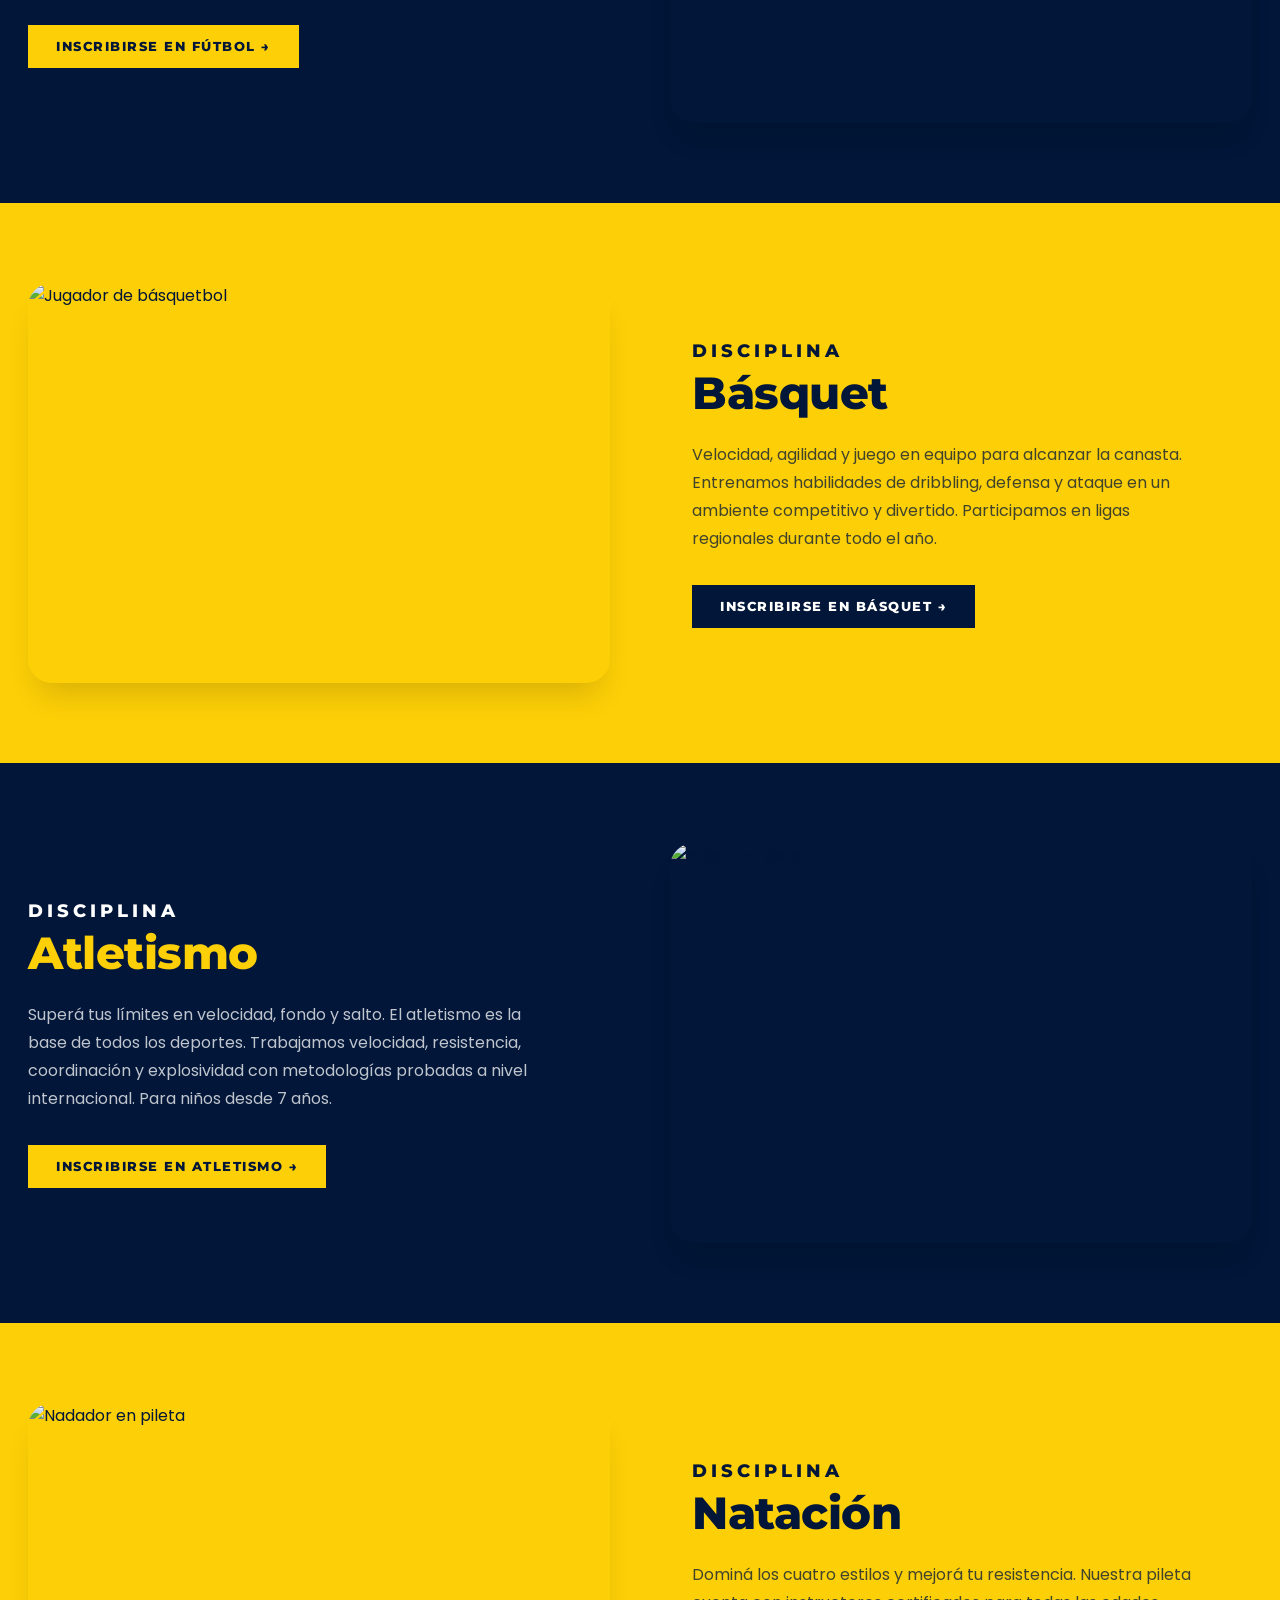
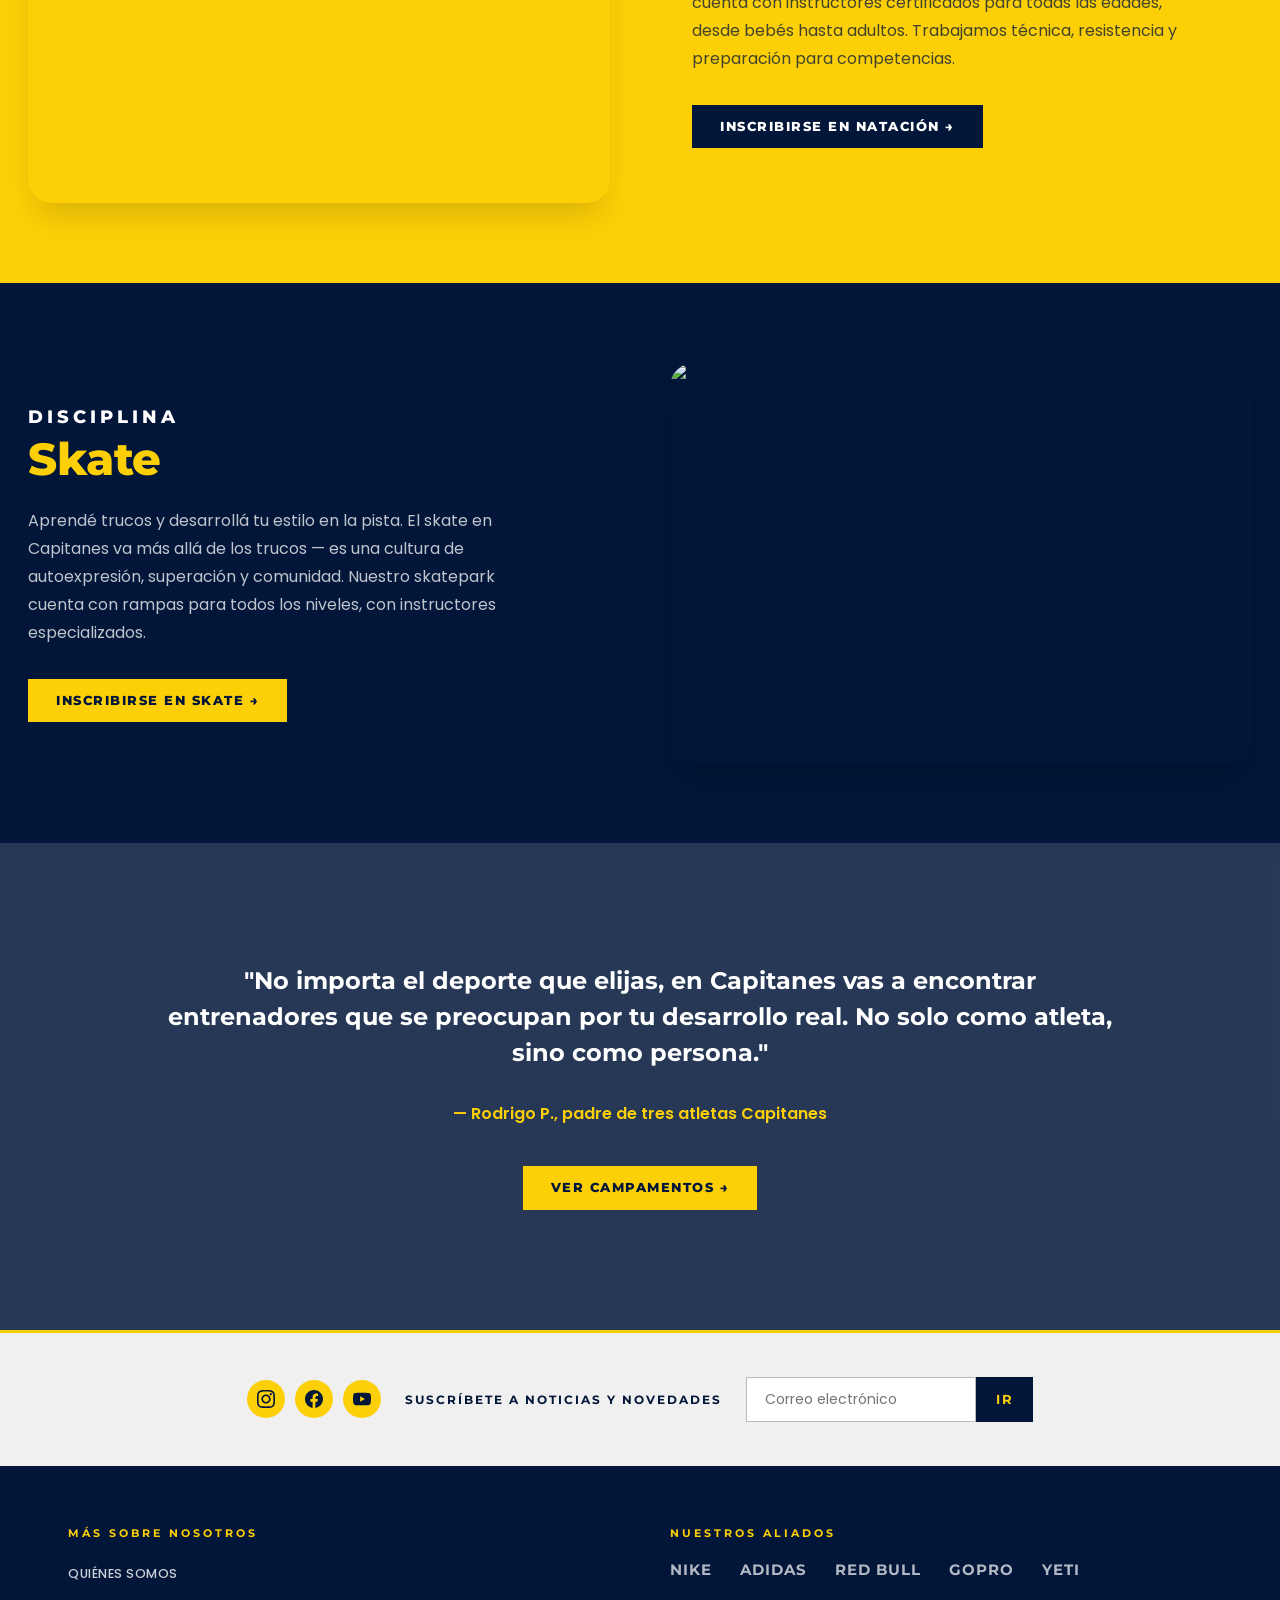
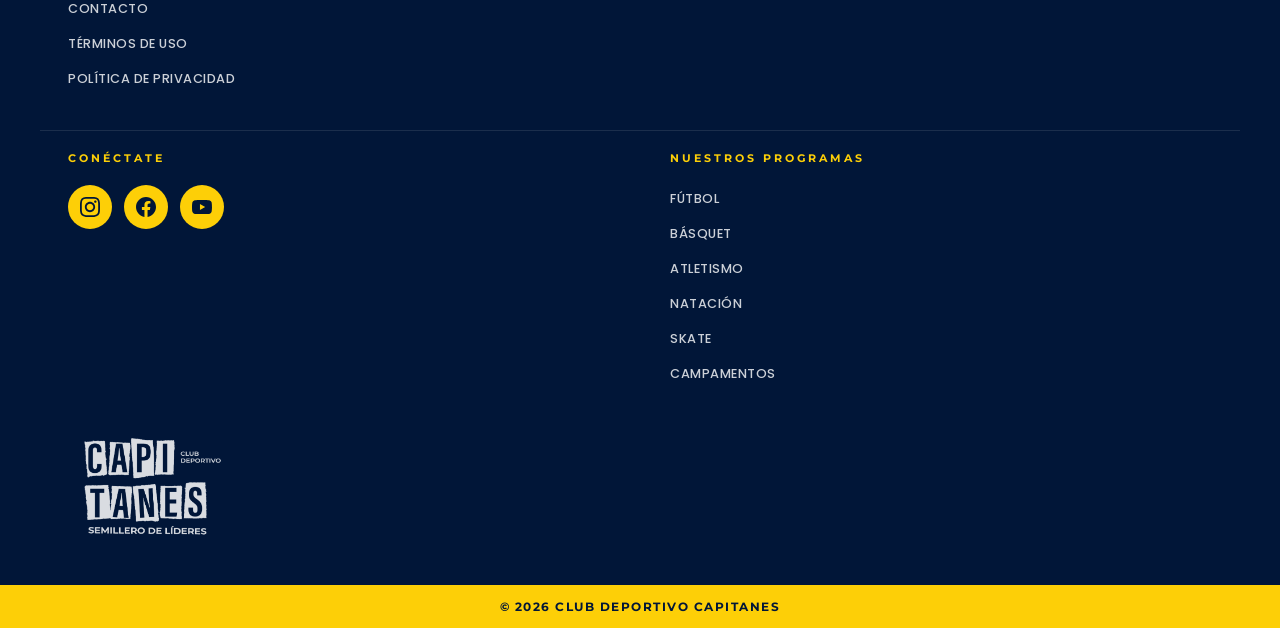
==== commit e3c1bce3: "Agregar subpáginas de programas y linkear footer y actividades - Crear 6 subpáginas bajo actividades" ====
--- a/actividades/index.html
+++ b/actividades/index.html
@@ -92,7 +92,7 @@
           <span class="feature-modern__label">DISCIPLINA</span>
           <h2 class="feature-modern__title">Fútbol</h2>
           <p class="feature-modern__description">Desarrollá tu técnica, táctica y trabajo en equipo en la cancha. Nuestro programa de fútbol trabaja la formación integral del jugador, desde los fundamentos básicos hasta la preparación física específica. Clases para todas las edades y niveles.</p>
-          <a href="/contacto" class="btn btn--yellow">Inscribirse en Fútbol →</a>
+          <a href="/actividades/futbol" class="btn btn--yellow">Inscribirse en Fútbol →</a>
         </div>
         <div class="feature-modern__media">
           <img src="https://raw.githubusercontent.com/francoaalarcon/capitanes-web/refs/heads/main/assets/stock%20(1).jpg" alt="Jóvenes jugando al fútbol">
@@ -106,7 +106,7 @@
           <span class="feature-modern__label feature-modern__label--dark">DISCIPLINA</span>
           <h2 class="feature-modern__title feature-modern__title--dark">Básquet</h2>
           <p class="feature-modern__description feature-modern__description--dark">Velocidad, agilidad y juego en equipo para alcanzar la canasta. Entrenamos habilidades de dribbling, defensa y ataque en un ambiente competitivo y divertido. Participamos en ligas regionales durante todo el año.</p>
-          <a href="/contacto" class="btn btn--dark">Inscribirse en Básquet →</a>
+          <a href="/actividades/basquet" class="btn btn--dark">Inscribirse en Básquet →</a>
         </div>
         <div class="feature-modern__media">
           <img src="https://raw.githubusercontent.com/francoaalarcon/capitanes-web/refs/heads/main/assets/stock%20(2).jpg" alt="Jugador de básquetbol">
@@ -120,7 +120,7 @@
           <span class="feature-modern__label">DISCIPLINA</span>
           <h2 class="feature-modern__title">Atletismo</h2>
           <p class="feature-modern__description">Superá tus límites en velocidad, fondo y salto. El atletismo es la base de todos los deportes. Trabajamos velocidad, resistencia, coordinación y explosividad con metodologías probadas a nivel internacional. Para niños desde 7 años.</p>
-          <a href="/contacto" class="btn btn--yellow">Inscribirse en Atletismo →</a>
+          <a href="/actividades/atletismo" class="btn btn--yellow">Inscribirse en Atletismo →</a>
         </div>
         <div class="feature-modern__media">
           <img src="https://raw.githubusercontent.com/francoaalarcon/capitanes-web/refs/heads/main/assets/stock%20(3).jpg" alt="Atleta en pista">
@@ -134,7 +134,7 @@
           <span class="feature-modern__label feature-modern__label--dark">DISCIPLINA</span>
           <h2 class="feature-modern__title feature-modern__title--dark">Natación</h2>
           <p class="feature-modern__description feature-modern__description--dark">Dominá los cuatro estilos y mejorá tu resistencia. Nuestra pileta cuenta con instructores certificados para todas las edades, desde bebés hasta adultos. Trabajamos técnica, resistencia y preparación para competencias.</p>
-          <a href="/contacto" class="btn btn--dark">Inscribirse en Natación →</a>
+          <a href="/actividades/natacion" class="btn btn--dark">Inscribirse en Natación →</a>
         </div>
         <div class="feature-modern__media">
           <img src="https://raw.githubusercontent.com/francoaalarcon/capitanes-web/refs/heads/main/assets/stock%20(4).jpg" alt="Nadador en pileta">
@@ -148,7 +148,7 @@
           <span class="feature-modern__label">DISCIPLINA</span>
           <h2 class="feature-modern__title">Skate</h2>
           <p class="feature-modern__description">Aprendé trucos y desarrollá tu estilo en la pista. El skate en Capitanes va más allá de los trucos — es una cultura de autoexpresión, superación y comunidad. Nuestro skatepark cuenta con rampas para todos los niveles, con instructores especializados.</p>
-          <a href="/contacto" class="btn btn--yellow">Inscribirse en Skate →</a>
+          <a href="/actividades/skate" class="btn btn--yellow">Inscribirse en Skate →</a>
         </div>
         <div class="feature-modern__media">
           <img src="https://raw.githubusercontent.com/francoaalarcon/capitanes-web/refs/heads/main/assets/stock%20(3).jpg" alt="Joven skater en ramp">
@@ -231,14 +231,14 @@
       </div>
       <div class="footer-col">
         <h3 class="footer-heading">NUESTROS PROGRAMAS</h3>
-        <div class="footer-brands">
-          <span>Fútbol</span>
-          <span>Básquet</span>
-          <span>Atletismo</span>
-          <span>Natación</span>
-          <span>Skate</span>
-          <span>Campamentos</span>
-        </div>
+        <ul class="footer-links">
+          <li><a href="/actividades/futbol">Fútbol</a></li>
+          <li><a href="/actividades/basquet">Básquet</a></li>
+          <li><a href="/actividades/atletismo">Atletismo</a></li>
+          <li><a href="/actividades/natacion">Natación</a></li>
+          <li><a href="/actividades/skate">Skate</a></li>
+          <li><a href="/actividades/campamentos">Campamentos</a></li>
+        </ul>
       </div>
     </div>
     <div class="site-footer__logo">
--- a/css/styles.css
+++ b/css/styles.css
@@ -867,7 +867,7 @@
 }
 
 .footer-logo-img {
-  height: 60px;
+  height: 120px;
   width: auto;
   filter: brightness(0) invert(1);
   opacity: 0.85;
